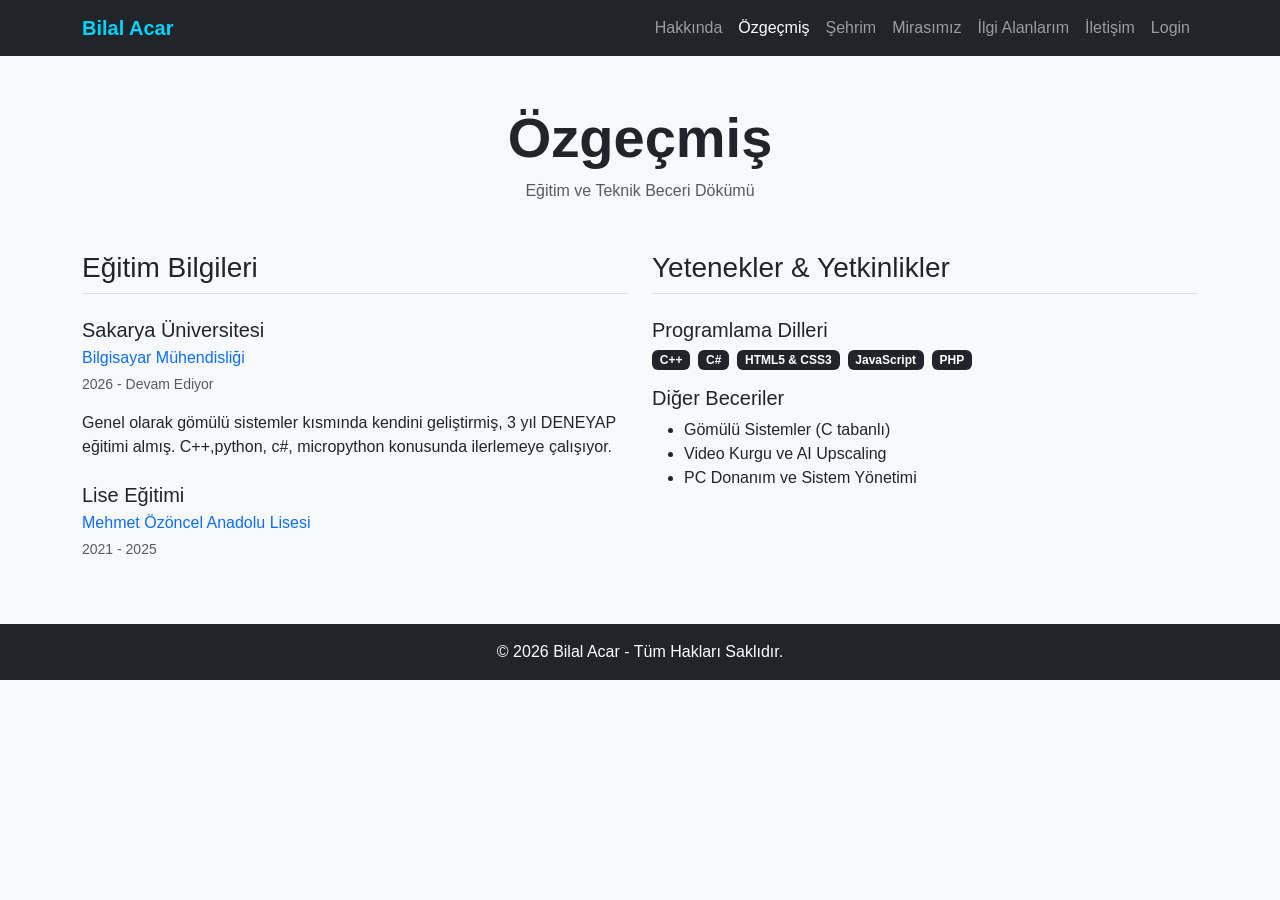
==== cv.html @ 937def3f "CV sayfasi Semantic HTML5 yapisiyla tamamlandi" ====
<!DOCTYPE html>
<html lang="tr">
<head>
    <meta charset="UTF-8">
    <meta name="viewport" content="width=device-width, initial-scale=1.0">
    <title>Özgeçmiş | Bilal Acar</title>
    <link href="https://cdn.jsdelivr.net/npm/bootstrap@5.3.0/dist/css/bootstrap.min.css" rel="stylesheet">
    <link rel="stylesheet" href="css/style.css">
</head>
<body>

    <!-- Navbar (Aynen kalsın) -->
    <nav class="navbar navbar-expand-lg navbar-dark bg-dark sticky-top">
        <div class="container">
            <a class="navbar-brand" href="index.html">Bilal Acar</a>
            <button class="navbar-toggler" type="button" data-bs-toggle="collapse" data-bs-target="#navbarNav">
                <span class="navbar-toggler-icon"></span>
            </button>
            <div class="collapse navbar-collapse" id="navbarNav">
                <ul class="navbar-nav ms-auto">
                    <li class="nav-item"><a class="nav-link" href="index.html">Hakkında</a></li>
                    <li class="nav-item"><a class="nav-link active" href="cv.html">Özgeçmiş</a></li>
                    <li class="nav-item"><a class="nav-link" href="sehrim.html">Şehrim</a></li>
                    <li class="nav-item"><a class="nav-link" href="mirasimiz.html">Mirasımız</a></li>
                    <li class="nav-item"><a class="nav-link" href="ilgi-alanlarim.html">İlgi Alanlarım</a></li>
                    <li class="nav-item"><a class="nav-link" href="iletisim.html">İletişim</a></li>
                    <li class="nav-item"><a class="nav-link" href="login.html">Login</a></li>
                </ul>
            </div>
        </div>
    </nav>

    <main class="container mt-5 mb-5">
        <!-- SEMANTIC: Header etiketi sayfa başlığı için -->
        <header class="text-center mb-5">
            <h1 class="display-4 fw-bold">Özgeçmiş</h1>
            <p class="text-muted">Eğitim ve Teknik Beceri Dökümü</p>
        </header>

        <div class="row">
            <!-- SEMANTIC: Section etiketi ana bölümler için -->
            <section class="col-md-6">
                <h2 class="h3 border-bottom pb-2 mb-4">Eğitim Bilgileri</h2>
                
                <!-- SEMANTIC: Article etiketi bağımsız içerikler için -->
                <article class="mb-4">
                    <h3 class="h5 mb-1">Sakarya Üniversitesi</h3>
                    <p class="text-primary mb-1">Bilgisayar Mühendisliği</p>
                    <p class="small text-muted">2026 - Devam Ediyor</p>
                    <p>Genel olarak gömülü sistemler kısmında kendini geliştirmiş, 
                        3 yıl DENEYAP eğitimi almış. 
                        C++,python, c#, micropython konusunda ilerlemeye çalışıyor.</p>
                </article>

                <article>
                    <h3 class="h5 mb-1">Lise Eğitimi</h3>
                    <p class="text-primary mb-1">Mehmet Özöncel Anadolu Lisesi</p>
                    <p class="small text-muted">2021 - 2025</p>
                </article>
            </section>

            <section class="col-md-6">
                <h2 class="h3 border-bottom pb-2 mb-4">Yetenekler & Yetkinlikler</h2>
                
                <article class="mb-3">
                    <h5>Programlama Dilleri</h5>
                    <div class="d-flex flex-wrap gap-2">
                        <span class="badge bg-dark">C++</span>
                        <span class="badge bg-dark">C#</span>
                        <span class="badge bg-dark">HTML5 & CSS3</span>
                        <span class="badge bg-dark">JavaScript</span>
                        <span class="badge bg-dark">PHP</span>
                    </div>
                </article>

                <article>
                    <h5>Diğer Beceriler</h5>
                    <ul>
                        <li>Gömülü Sistemler (C tabanlı)</li>
                        <li>Video Kurgu ve AI Upscaling</li>
                        <li>PC Donanım ve Sistem Yönetimi</li>
                    </ul>
                </article>
            </section>
        </div>
    </main>

    <footer class="bg-dark text-white text-center py-3 mt-auto">
        <p class="mb-0">&copy; 2026 Bilal Acar - Tüm Hakları Saklıdır.</p>
    </footer>

    <script src="https://cdn.jsdelivr.net/npm/bootstrap@5.3.0/dist/js/bootstrap.bundle.min.js"></script>
</body>
</html>
---- css/style.css ----
/* Genel Stil Düzenlemeleri */
body {
    font-family: 'Segoe UI', Tahoma, Geneva, Verdana, sans-serif;
    background-color: #f8f9fa;
}

.navbar-brand {
    font-weight: bold;
    color: #00d4ff !important; /* İsmini mavi tonlarında yapalım */
}

/* Sayfalar arası geçişte yumuşaklık */
.nav-link {
    transition: color 0.3s;
}
.rounded-circle {
    border: 5px solid #fff;
}

h2 {
    color: #333;
}

.list-group-item {
    background-color: transparent;
    padding-left: 0;
}
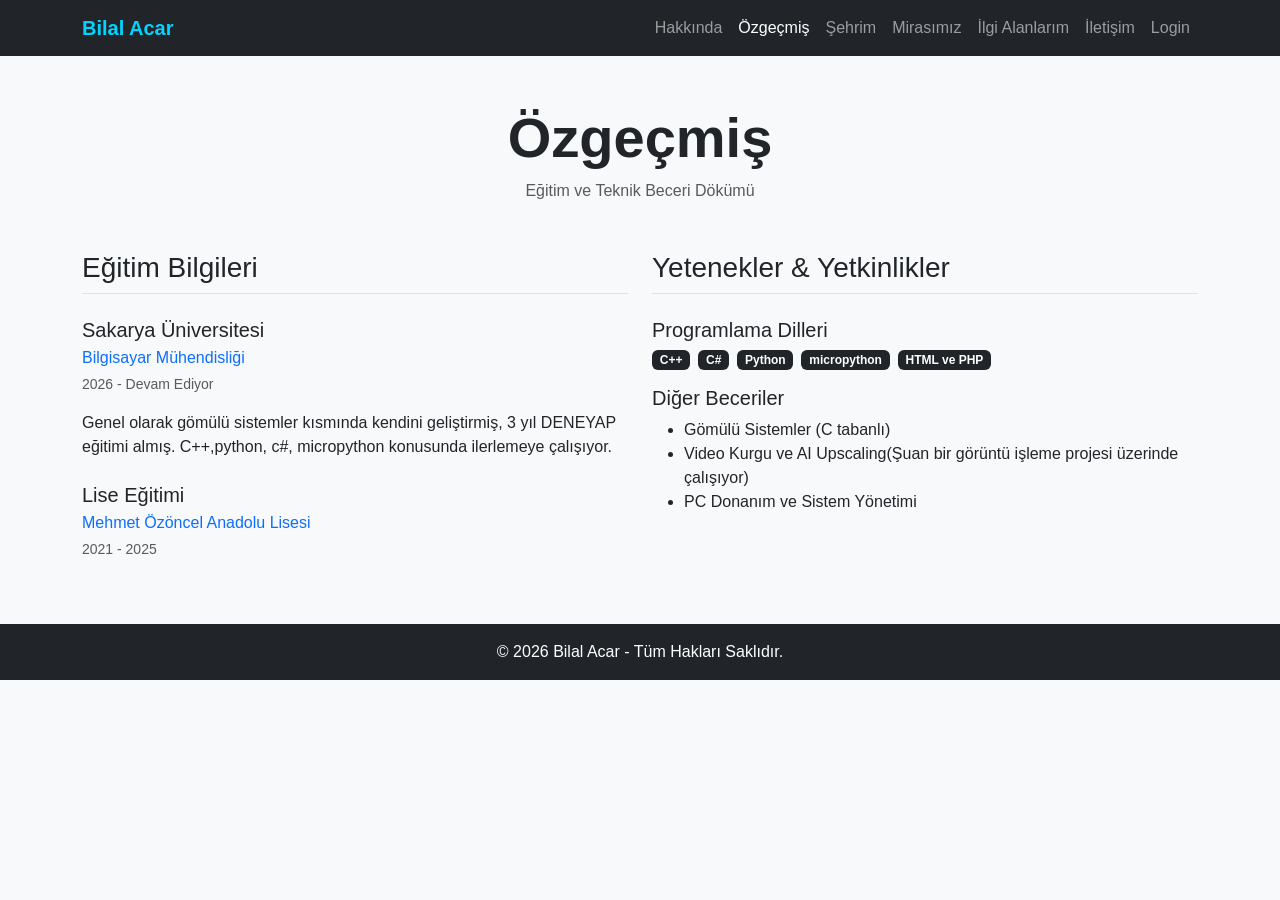
==== commit d98639ee: "CV sayfasi Semantic HTML5 yapisiyla tamamlandi" ====
--- a/cv.html
+++ b/cv.html
@@ -67,9 +67,9 @@
                     <div class="d-flex flex-wrap gap-2">
                         <span class="badge bg-dark">C++</span>
                         <span class="badge bg-dark">C#</span>
-                        <span class="badge bg-dark">HTML5 & CSS3</span>
-                        <span class="badge bg-dark">JavaScript</span>
-                        <span class="badge bg-dark">PHP</span>
+                        <span class="badge bg-dark">Python</span>
+                        <span class="badge bg-dark">micropython</span>
+                        <span class="badge bg-dark">HTML ve PHP</span>
                     </div>
                 </article>
 
@@ -77,7 +77,7 @@
                     <h5>Diğer Beceriler</h5>
                     <ul>
                         <li>Gömülü Sistemler (C tabanlı)</li>
-                        <li>Video Kurgu ve AI Upscaling</li>
+                        <li>Video Kurgu ve AI Upscaling(Şuan bir görüntü işleme projesi üzerinde çalışıyor)</li>
                         <li>PC Donanım ve Sistem Yönetimi</li>
                     </ul>
                 </article>
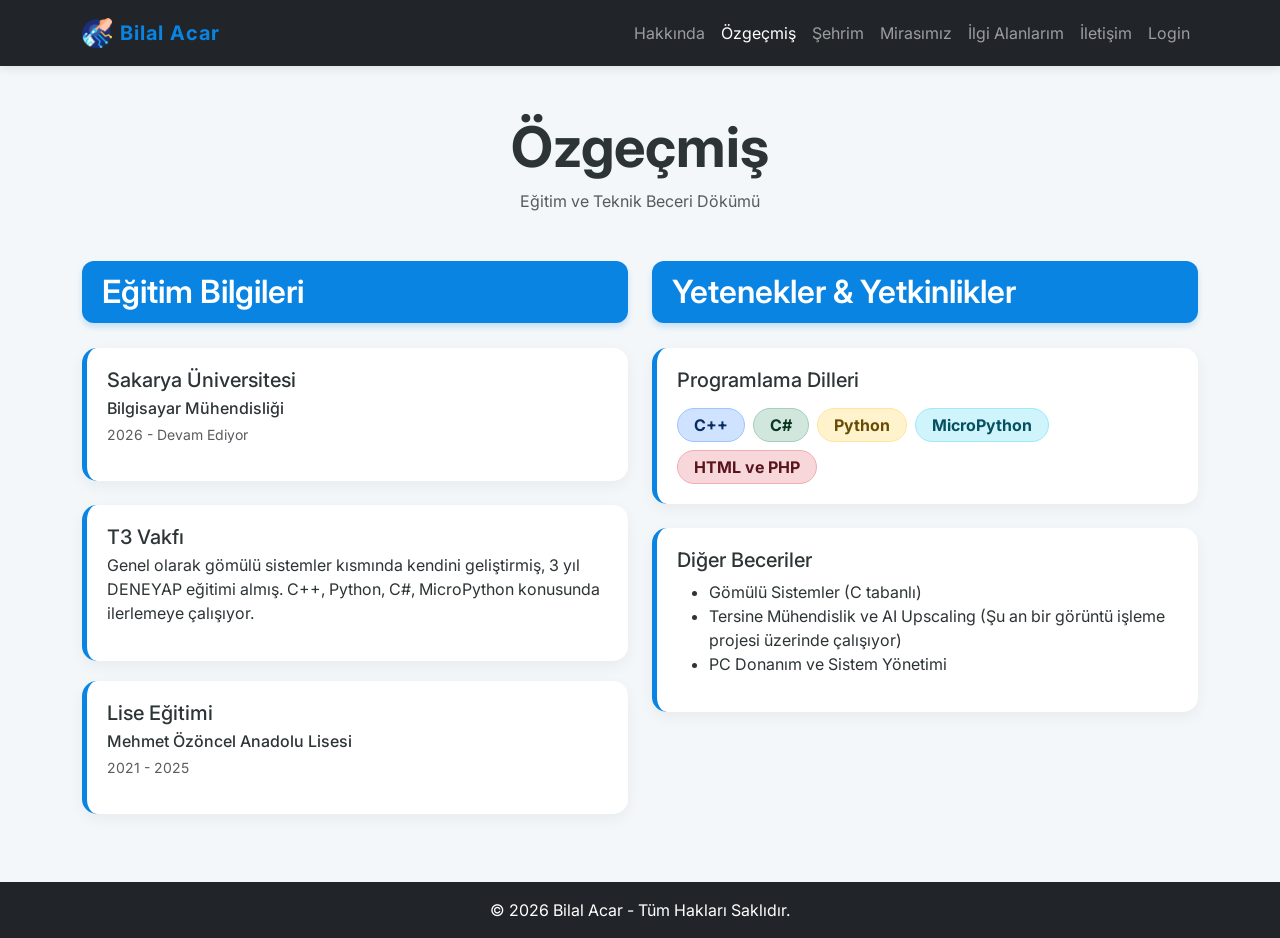
==== commit 9b27eaf1: "Sehrim kismiyla beraber css kisminde bayagi bir degisiklik yapildi" ====
--- a/cv.html
+++ b/cv.html
@@ -2,17 +2,21 @@
 <html lang="tr">
 <head>
     <meta charset="UTF-8">
+    <link rel="icon" href="img/logo.png" type="image/png">
     <meta name="viewport" content="width=device-width, initial-scale=1.0">
-    <title>Özgeçmiş | Bilal Acar</title>
+    <title> Özgeçmiş | Bilal Acar </title>
     <link href="https://cdn.jsdelivr.net/npm/bootstrap@5.3.0/dist/css/bootstrap.min.css" rel="stylesheet">
     <link rel="stylesheet" href="css/style.css">
 </head>
 <body>
 
-    <!-- Navbar (Aynen kalsın) -->
+    <!-- Navbar -->
     <nav class="navbar navbar-expand-lg navbar-dark bg-dark sticky-top">
         <div class="container">
-            <a class="navbar-brand" href="index.html">Bilal Acar</a>
+            <a class="navbar-brand d-flex align-items-center" href="index.html">
+    <img src="img/logo2.png" alt="Logo" width="30" height="30" class="me-2">
+    <span>Bilal Acar</span>
+</a>
             <button class="navbar-toggler" type="button" data-bs-toggle="collapse" data-bs-target="#navbarNav">
                 <span class="navbar-toggler-icon"></span>
             </button>
@@ -40,44 +44,50 @@
         <div class="row">
             <!-- SEMANTIC: Section etiketi ana bölümler için -->
             <section class="col-md-6">
-                <h2 class="h3 border-bottom pb-2 mb-4">Eğitim Bilgileri</h2>
+                <h2 class="cv-section-title">Eğitim Bilgileri</h2>
                 
                 <!-- SEMANTIC: Article etiketi bağımsız içerikler için -->
                 <article class="mb-4">
                     <h3 class="h5 mb-1">Sakarya Üniversitesi</h3>
-                    <p class="text-primary mb-1">Bilgisayar Mühendisliği</p>
+                    <!-- Renk normale çevrildi, biraz kalınlaştırıldı -->
+                    <p class="mb-1 fw-medium">Bilgisayar Mühendisliği</p>
                     <p class="small text-muted">2026 - Devam Ediyor</p>
+                </article>
+                <article>
+                    <h3 class="h5 mb-1">T3 Vakfı</h3>
                     <p>Genel olarak gömülü sistemler kısmında kendini geliştirmiş, 
                         3 yıl DENEYAP eğitimi almış. 
-                        C++,python, c#, micropython konusunda ilerlemeye çalışıyor.</p>
+                        C++, Python, C#, MicroPython konusunda ilerlemeye çalışıyor.</p>
                 </article>
 
                 <article>
                     <h3 class="h5 mb-1">Lise Eğitimi</h3>
-                    <p class="text-primary mb-1">Mehmet Özöncel Anadolu Lisesi</p>
+                    <!-- Renk normale çevrildi, biraz kalınlaştırıldı -->
+                    <p class="mb-1 fw-medium">Mehmet Özöncel Anadolu Lisesi</p>
                     <p class="small text-muted">2021 - 2025</p>
                 </article>
             </section>
 
             <section class="col-md-6">
-                <h2 class="h3 border-bottom pb-2 mb-4">Yetenekler & Yetkinlikler</h2>
+                <h2 class="cv-section-title">Yetenekler & Yetkinlikler</h2>
                 
                 <article class="mb-3">
                     <h5>Programlama Dilleri</h5>
-                    <div class="d-flex flex-wrap gap-2">
-                        <span class="badge bg-dark">C++</span>
-                        <span class="badge bg-dark">C#</span>
-                        <span class="badge bg-dark">Python</span>
-                        <span class="badge bg-dark">micropython</span>
-                        <span class="badge bg-dark">HTML ve PHP</span>
+                    <!-- Tasarımı yenilenmiş, büyük ve renkli rozetler -->
+                    <div class="d-flex flex-wrap gap-2 mt-3">
+                        <span class="badge rounded-pill bg-primary-subtle text-primary-emphasis fs-6 px-3 py-2 border border-primary-subtle">C++</span>
+                        <span class="badge rounded-pill bg-success-subtle text-success-emphasis fs-6 px-3 py-2 border border-success-subtle">C#</span>
+                        <span class="badge rounded-pill bg-warning-subtle text-warning-emphasis fs-6 px-3 py-2 border border-warning-subtle">Python</span>
+                        <span class="badge rounded-pill bg-info-subtle text-info-emphasis fs-6 px-3 py-2 border border-info-subtle">MicroPython</span>
+                        <span class="badge rounded-pill bg-danger-subtle text-danger-emphasis fs-6 px-3 py-2 border border-danger-subtle">HTML ve PHP</span>
                     </div>
                 </article>
 
-                <article>
+                <article class="mt-4">
                     <h5>Diğer Beceriler</h5>
                     <ul>
                         <li>Gömülü Sistemler (C tabanlı)</li>
-                        <li>Video Kurgu ve AI Upscaling(Şuan bir görüntü işleme projesi üzerinde çalışıyor)</li>
+                        <li>Tersine Mühendislik ve AI Upscaling (Şu an bir görüntü işleme projesi üzerinde çalışıyor)</li>
                         <li>PC Donanım ve Sistem Yönetimi</li>
                     </ul>
                 </article>
--- a/css/style.css
+++ b/css/style.css
@@ -1,27 +1,73 @@
-/* Genel Stil Düzenlemeleri */
+/* Google Fonts - Modern bir yazı tipi ekleyelim */
+@import url('https://fonts.googleapis.com/css2?family=Inter:wght@300;400;600;700&display=swap');
+
 body {
-    font-family: 'Segoe UI', Tahoma, Geneva, Verdana, sans-serif;
-    background-color: #f8f9fa;
+    font-family: 'Inter', sans-serif;
+    background-color: #f4f7f9; /* Daha yumuşak bir gri-mavi arka plan */
+    color: #2d3436;
+}
+
+/* Navbar Tasarımı */
+.navbar {
+    box-shadow: 0 2px 10px rgba(0,0,0,0.1);
+    padding: 0.8rem 0;
 }
 
 .navbar-brand {
-    font-weight: bold;
-    color: #00d4ff !important; /* İsmini mavi tonlarında yapalım */
+    font-weight: 700;
+    letter-spacing: 1px;
+    color: #0984e3 !important; /* Canlı bir mavi */
 }
 
-/* Sayfalar arası geçişte yumuşaklık */
-.nav-link {
-    transition: color 0.3s;
-}
-.rounded-circle {
-    border: 5px solid #fff;
+/* Kartlar ve Bölümler İçin Genel Yumuşatma */
+.container {
+    animation: fadeIn 0.8s ease-in-out;
 }
 
-h2 {
-    color: #333;
+@keyframes fadeIn {
+    from { opacity: 0; transform: translateY(10px); }
+    to { opacity: 1; transform: translateY(0); }
 }
 
-.list-group-item {
-    background-color: transparent;
-    padding-left: 0;
+/* --- CV SAYFASI ÖZEL TASARIMI --- */
+
+/* CV'deki her bir büyük başlık (section başlıkları) için stil */
+.cv-section-title {
+    background-color: #0984e3; /* Başlık arka plan rengi */
+    color: white;
+    padding: 12px 20px;
+    border-radius: 12px; /* Yumuşak kenarlar */
+    font-weight: 600;
+    margin-bottom: 25px;
+    box-shadow: 0 4px 6px rgba(9, 132, 227, 0.2);
+    display: inline-block; /* Sadece yazı kadar yer kaplasın dersen bunu tut, tam satır için sil */
+    width: 100%;
+}
+
+/* Eğitim ve Yetenek kutularına hafif bir derinlik katalım */
+article {
+    background: white;
+    padding: 20px;
+    border-radius: 15px;
+    margin-bottom: 20px;
+    border-left: 5px solid #0984e3;
+    transition: transform 0.3s ease;
+    box-shadow: 0 5px 15px rgba(0,0,0,0.05);
+}
+
+article:hover {
+    transform: translateX(5px);
+}
+
+
+/* Profil Resmi İçin Modern Çerçeve */
+.profile-img {
+    border: 5px solid rgb(254, 242, 242); /* Beyaz iç çerçeve */
+    outline: 2px solid #696d70; /* Dıştaki ince mavi hat */
+    box-shadow: 0 10px 20px rgba(0,0,0,0.15); /* Hafif gölge */
+    transition: transform 0.3s ease;
+}
+
+.profile-img:hover {
+    transform: scale(1.05); /* Üzerine gelince hafif büyüme efekti */
 }
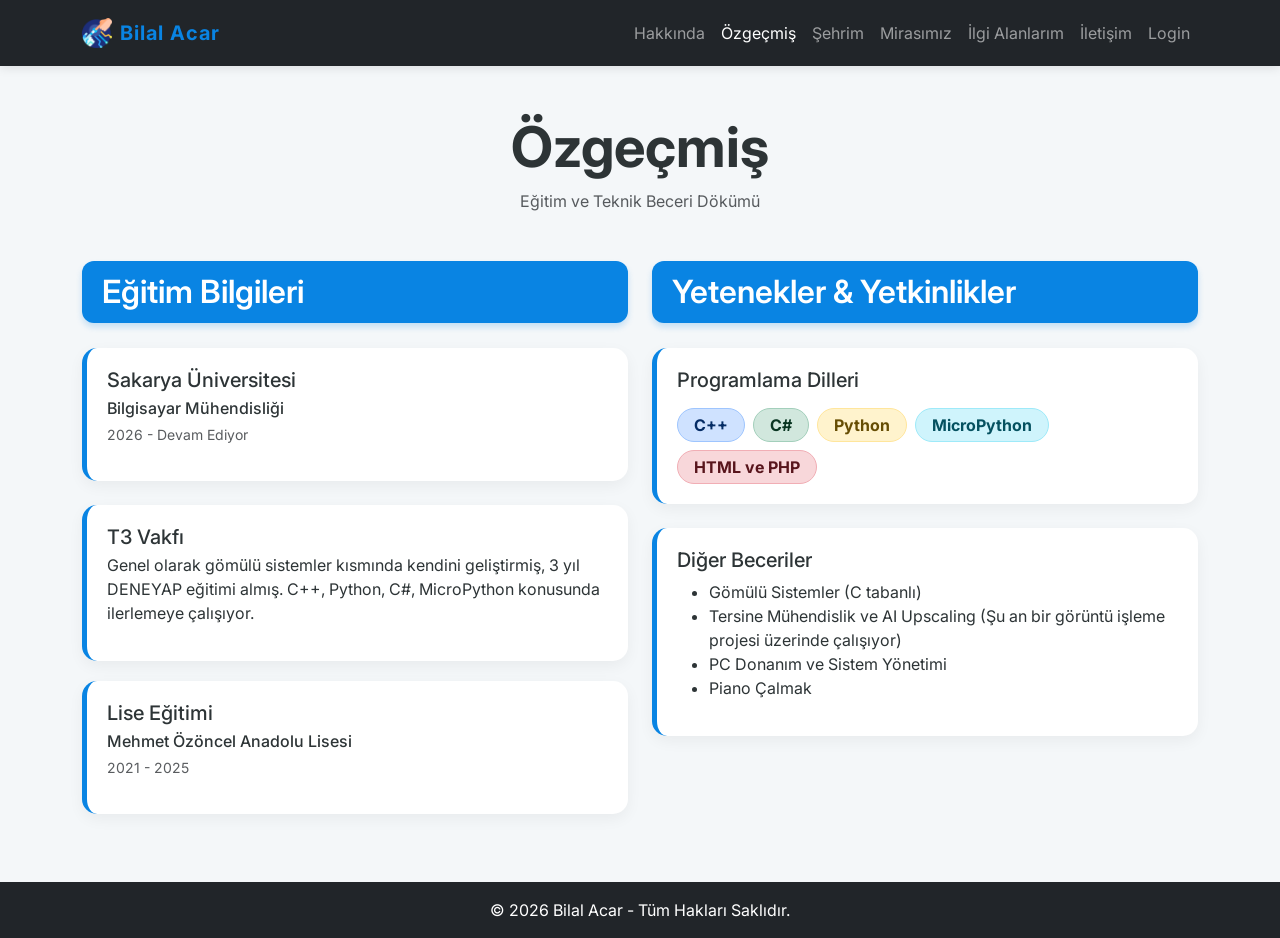
==== commit ba88137c: "final işlemler yapıldı. hosting açıldı" ====
--- a/cv.html
+++ b/cv.html
@@ -10,7 +10,7 @@
 </head>
 <body>
 
-    <!-- Navbar -->
+    
     <nav class="navbar navbar-expand-lg navbar-dark bg-dark sticky-top">
         <div class="container">
             <a class="navbar-brand d-flex align-items-center" href="index.html">
@@ -35,21 +35,21 @@
     </nav>
 
     <main class="container mt-5 mb-5">
-        <!-- SEMANTIC: Header etiketi sayfa başlığı için -->
+        
         <header class="text-center mb-5">
             <h1 class="display-4 fw-bold">Özgeçmiş</h1>
             <p class="text-muted">Eğitim ve Teknik Beceri Dökümü</p>
         </header>
 
         <div class="row">
-            <!-- SEMANTIC: Section etiketi ana bölümler için -->
+            
             <section class="col-md-6">
                 <h2 class="cv-section-title">Eğitim Bilgileri</h2>
                 
-                <!-- SEMANTIC: Article etiketi bağımsız içerikler için -->
+                
                 <article class="mb-4">
                     <h3 class="h5 mb-1">Sakarya Üniversitesi</h3>
-                    <!-- Renk normale çevrildi, biraz kalınlaştırıldı -->
+                    
                     <p class="mb-1 fw-medium">Bilgisayar Mühendisliği</p>
                     <p class="small text-muted">2026 - Devam Ediyor</p>
                 </article>
@@ -62,7 +62,7 @@
 
                 <article>
                     <h3 class="h5 mb-1">Lise Eğitimi</h3>
-                    <!-- Renk normale çevrildi, biraz kalınlaştırıldı -->
+                    
                     <p class="mb-1 fw-medium">Mehmet Özöncel Anadolu Lisesi</p>
                     <p class="small text-muted">2021 - 2025</p>
                 </article>
@@ -73,7 +73,7 @@
                 
                 <article class="mb-3">
                     <h5>Programlama Dilleri</h5>
-                    <!-- Tasarımı yenilenmiş, büyük ve renkli rozetler -->
+                    
                     <div class="d-flex flex-wrap gap-2 mt-3">
                         <span class="badge rounded-pill bg-primary-subtle text-primary-emphasis fs-6 px-3 py-2 border border-primary-subtle">C++</span>
                         <span class="badge rounded-pill bg-success-subtle text-success-emphasis fs-6 px-3 py-2 border border-success-subtle">C#</span>
@@ -89,6 +89,7 @@
                         <li>Gömülü Sistemler (C tabanlı)</li>
                         <li>Tersine Mühendislik ve AI Upscaling (Şu an bir görüntü işleme projesi üzerinde çalışıyor)</li>
                         <li>PC Donanım ve Sistem Yönetimi</li>
+                        <li>Piano Çalmak</li>
                     </ul>
                 </article>
             </section>
--- a/css/style.css
+++ b/css/style.css
@@ -1,13 +1,13 @@
-/* Google Fonts - Modern bir yazı tipi ekleyelim */
+
 @import url('https://fonts.googleapis.com/css2?family=Inter:wght@300;400;600;700&display=swap');
 
 body {
     font-family: 'Inter', sans-serif;
-    background-color: #f4f7f9; /* Daha yumuşak bir gri-mavi arka plan */
+    background-color: #f4f7f9;
     color: #2d3436;
 }
 
-/* Navbar Tasarımı */
+
 .navbar {
     box-shadow: 0 2px 10px rgba(0,0,0,0.1);
     padding: 0.8rem 0;
@@ -16,10 +16,10 @@
 .navbar-brand {
     font-weight: 700;
     letter-spacing: 1px;
-    color: #0984e3 !important; /* Canlı bir mavi */
+    color: #0984e3 !important;
 }
 
-/* Kartlar ve Bölümler İçin Genel Yumuşatma */
+
 .container {
     animation: fadeIn 0.8s ease-in-out;
 }
@@ -29,22 +29,22 @@
     to { opacity: 1; transform: translateY(0); }
 }
 
-/* --- CV SAYFASI ÖZEL TASARIMI --- */
 
-/* CV'deki her bir büyük başlık (section başlıkları) için stil */
+
+
 .cv-section-title {
-    background-color: #0984e3; /* Başlık arka plan rengi */
+    background-color: #0984e3;
     color: white;
     padding: 12px 20px;
-    border-radius: 12px; /* Yumuşak kenarlar */
+    border-radius: 12px; 
     font-weight: 600;
     margin-bottom: 25px;
     box-shadow: 0 4px 6px rgba(9, 132, 227, 0.2);
-    display: inline-block; /* Sadece yazı kadar yer kaplasın dersen bunu tut, tam satır için sil */
+    display: inline-block; 
     width: 100%;
 }
 
-/* Eğitim ve Yetenek kutularına hafif bir derinlik katalım */
+
 article {
     background: white;
     padding: 20px;
@@ -60,14 +60,14 @@
 }
 
 
-/* Profil Resmi İçin Modern Çerçeve */
+
 .profile-img {
-    border: 5px solid rgb(254, 242, 242); /* Beyaz iç çerçeve */
-    outline: 2px solid #696d70; /* Dıştaki ince mavi hat */
-    box-shadow: 0 10px 20px rgba(0,0,0,0.15); /* Hafif gölge */
+    border: 5px solid rgb(254, 242, 242); 
+    outline: 2px solid #696d70;
+    box-shadow: 0 10px 20px rgba(0,0,0,0.15); 
     transition: transform 0.3s ease;
 }
 
 .profile-img:hover {
-    transform: scale(1.05); /* Üzerine gelince hafif büyüme efekti */
+    transform: scale(1.05); 
 }
